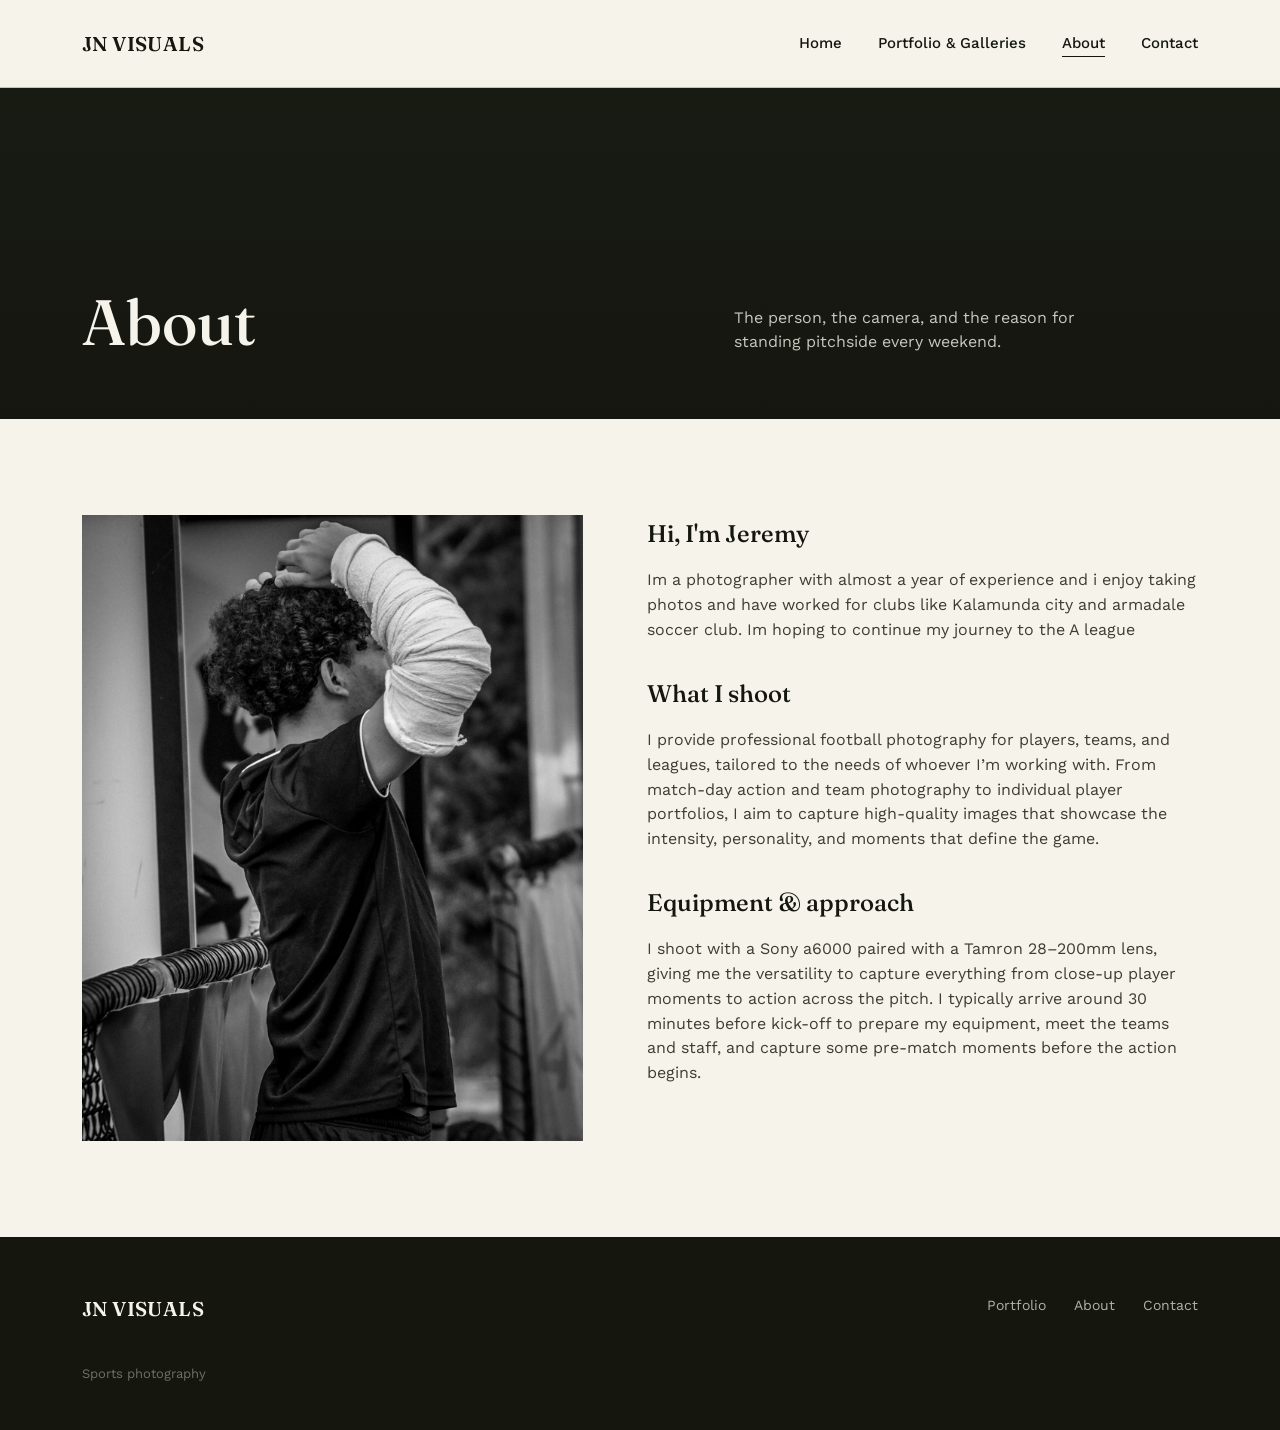
==== about.html @ d0028796 "about  me redo" ====
<!DOCTYPE html>
<html lang="en">
<head>
<meta charset="UTF-8">
<meta name="viewport" content="width=device-width, initial-scale=1.0">
<title>About — JN Visuals</title>
<meta name="description" content="About JN Visuals, sports photographer covering junior and club football.">
<link rel="stylesheet" href="css/style.css">
</head>
<body>

<nav class="site-nav solid">
  <div class="wrap">
    <a href="index.html" class="brand">JN VISUALS</a>
    <ul class="nav-links">
      <li><a href="index.html">Home</a></li>
      <li><a href="portfolio.html">Portfolio &amp; Galleries</a></li>
      <li><a href="about.html" class="active">About</a></li>
      <li><a href="contact.html">Contact</a></li>
    </ul>
  </div>
</nav>

<header class="page-hero">
  <div class="wrap">
    <h1>About</h1>
    <p>The person, the camera, and the reason for standing pitchside every weekend.</p>
  </div>
</header>

<section class="section">
  <div class="wrap about-grid">
    <div class="about-portrait placeholder" data-file="images/about-feature.jpg" style="background-image:url('images/about-feature.jpg')"></div>
    <div class="about-body">
      <h3>Hi, I'm Jeremy</h3>
      <p>Im a photographer with almost a year of experience and i enjoy taking photos and have worked for clubs like Kalamunda city and armadale soccer club. Im hoping to continue my journey to the A league
      <h3>What I shoot</h3>
      <p>I provide professional football photography for players, teams, and leagues, tailored to the needs of whoever I’m working with. From match-day action and team photography to individual player portfolios, I aim to capture high-quality images that showcase the intensity, personality, and moments that define the game.</p>

      <h3>Equipment &amp; approach</h3>
      <p>I shoot with a Sony a6000 paired with a Tamron 28–200mm lens, giving me the versatility to capture everything from close-up player moments to action across the pitch. I typically arrive around 30 minutes before kick-off to prepare my equipment, meet the teams and staff, and capture some pre-match moments before the action begins.</p>
    </div>
  </div>
</section>

<footer class="site-footer">
  <div class="wrap">
    <div>
      <a href="index.html" class="brand">JN VISUALS</a>
      <p class="footer-note">Sports photography</p>
    </div>
    <ul class="footer-links">
      <li><a href="portfolio.html">Portfolio</a></li>
      <li><a href="about.html">About</a></li>
      <li><a href="contact.html">Contact</a></li>
    </ul>
  </div>
</footer>

</body>
</html>
---- css/style.css ----
@import url('https://fonts.googleapis.com/css2?family=Fraunces:opsz,wght@9..144,400;9..144,500;9..144,600&family=Work+Sans:wght@400;500;600&display=swap');

:root {
  --paper: #F5F3EA;
  --ink: #15170F;
  --pitch: #2E3B26;
  --pitch-dark: #1C2417;
  --floodlight: #D9A441;
  --line: #C9C4B0;
  --serif: 'Fraunces', Georgia, 'Times New Roman', serif;
  --sans: 'Work Sans', -apple-system, BlinkMacSystemFont, sans-serif;
  --max: 1180px;
}

* { box-sizing: border-box; }

html { scroll-behavior: smooth; }

body {
  margin: 0;
  background: var(--paper);
  color: var(--ink);
  font-family: var(--sans);
  font-size: 16px;
  line-height: 1.55;
  -webkit-font-smoothing: antialiased;
}

img { max-width: 100%; display: block; }

a { color: inherit; }

.wrap {
  max-width: var(--max);
  margin: 0 auto;
  padding: 0 32px;
}

/* ---------- Nav ---------- */

.site-nav {
  position: absolute;
  top: 0; left: 0; right: 0;
  z-index: 10;
  padding: 28px 0;
}

.site-nav.solid {
  position: relative;
  background: var(--paper);
  border-bottom: 1px solid var(--line);
}

.site-nav .wrap {
  display: flex;
  align-items: center;
  justify-content: space-between;
}

.brand {
  font-family: var(--serif);
  font-weight: 600;
  font-size: 20px;
  letter-spacing: 0.02em;
  text-decoration: none;
}

.site-nav.on-photo .brand,
.site-nav.on-photo .nav-links a { color: var(--paper); }

.nav-links {
  list-style: none;
  display: flex;
  gap: 36px;
  margin: 0;
  padding: 0;
}

.nav-links a {
  text-decoration: none;
  font-size: 15px;
  font-weight: 500;
  padding-bottom: 4px;
  border-bottom: 1px solid transparent;
  transition: border-color 0.2s ease;
}

.nav-links a:hover,
.nav-links a.active {
  border-color: currentColor;
}

/* ---------- Hero ---------- */

.hero {
  position: relative;
  min-height: 88vh;
  display: flex;
  align-items: flex-end;
  background: var(--pitch-dark) url('../images/hero.jpg') center/cover no-repeat;
}

.hero::after {
  content: '';
  position: absolute;
  inset: 0;
  background: linear-gradient(0deg, rgba(20,20,15,0.82) 0%, rgba(20,20,15,0.15) 55%, rgba(20,20,15,0.35) 100%);
}

.hero-content {
  position: relative;
  width: 100%;
  padding-bottom: 72px;
  color: var(--paper);
}

.hero-content .wrap {
  display: grid;
  grid-template-columns: 1.4fr 1fr;
  gap: 48px;
  align-items: end;
}

.hero h1 {
  font-family: var(--serif);
  font-weight: 500;
  font-size: clamp(42px, 6.5vw, 88px);
  line-height: 1.02;
  margin: 0 0 12px;
}

.hero-kicker {
  font-family: var(--sans);
  font-size: 15px;
  color: var(--floodlight);
  margin: 0 0 18px;
  font-weight: 500;
}

.hero-copy {
  font-size: 16px;
  max-width: 34ch;
  color: rgba(245,243,234,0.88);
  margin: 0;
}

/* ---------- Sections ---------- */

.section {
  padding: 96px 0;
}

.section.tight { padding: 64px 0; }

.section.on-pitch {
  background: var(--pitch);
  color: var(--paper);
}

.section-head {
  display: grid;
  grid-template-columns: 1.2fr 1fr;
  gap: 48px;
  margin-bottom: 56px;
  align-items: start;
}

.section-head h2 {
  font-family: var(--serif);
  font-weight: 500;
  font-size: clamp(30px, 4vw, 44px);
  line-height: 1.08;
  margin: 0;
}

.section-head p {
  margin: 0;
  color: #4B4A3F;
  max-width: 46ch;
}

.on-pitch .section-head p { color: rgba(245,243,234,0.8); }

/* ---------- Gallery ---------- */

.gallery {
  display: grid;
  grid-template-columns: repeat(3, 1fr);
  gap: 4px;
}

.gallery--wide {
  grid-template-columns: repeat(4, 1fr);
}

@media (max-width: 860px) {
  .gallery--wide { grid-template-columns: repeat(3, 1fr); }
}

@media (max-width: 540px) {
  .gallery--wide { grid-template-columns: repeat(2, 1fr); }
}

.photo {
  position: relative;
  aspect-ratio: 4 / 5;
  background: var(--pitch) center/cover no-repeat;
  overflow: hidden;
}

.photo .caption {
  position: absolute;
  left: 0; right: 0; bottom: 0;
  padding: 18px 20px;
  background: linear-gradient(0deg, rgba(20,20,15,0.85), rgba(20,20,15,0));
  color: var(--paper);
  font-size: 14px;
  opacity: 0;
  transform: translateY(6px);
  transition: opacity 0.25s ease, transform 0.25s ease;
}

.photo:hover .caption { opacity: 1; transform: translateY(0); }

.photo.placeholder::before {
  content: attr(data-file);
  position: absolute;
  inset: 0;
  display: flex;
  align-items: center;
  justify-content: center;
  text-align: center;
  padding: 24px;
  font-family: var(--sans);
  font-size: 12px;
  letter-spacing: 0.02em;
  color: rgba(245,243,234,0.55);
  border: 1px dashed rgba(245,243,234,0.25);
  margin: 10px;
}

/* ---------- Footer ---------- */

.site-footer {
  background: var(--ink);
  color: rgba(245,243,234,0.7);
  padding: 56px 0 32px;
}

.site-footer .wrap {
  display: flex;
  justify-content: space-between;
  align-items: flex-start;
  flex-wrap: wrap;
  gap: 24px;
}

.site-footer .brand { color: var(--paper); }

.footer-links {
  list-style: none;
  display: flex;
  gap: 28px;
  margin: 0;
  padding: 0;
}

.footer-links a { text-decoration: none; font-size: 14px; }
.footer-links a:hover { color: var(--floodlight); }

.footer-note {
  margin-top: 40px;
  font-size: 13px;
  color: rgba(245,243,234,0.4);
}

/* ---------- Page hero (non-home) ---------- */

.page-hero {
  position: relative;
  padding: 200px 0 64px;
  background-color: var(--pitch-dark);
  background-size: cover;
  background-position: center;
  color: var(--paper);
}

.page-hero::after {
  content: '';
  position: absolute;
  inset: 0;
  background: linear-gradient(0deg, rgba(20,20,15,0.88) 0%, rgba(20,20,15,0.55) 100%);
}

.page-hero .wrap {
  position: relative;
  display: grid;
  grid-template-columns: 1.3fr 1fr;
  gap: 48px;
  align-items: end;
}

.page-hero h1 {
  font-family: var(--serif);
  font-weight: 500;
  font-size: clamp(38px, 5.5vw, 64px);
  margin: 0;
  line-height: 1.05;
}

.page-hero p {
  margin: 0;
  color: rgba(245,243,234,0.8);
  max-width: 40ch;
}

/* ---------- About ---------- */

.about-grid {
  display: grid;
  grid-template-columns: 1fr 1.1fr;
  gap: 64px;
  align-items: start;
}

.about-portrait {
  aspect-ratio: 4 / 5;
  background: var(--pitch) center/cover no-repeat;
  position: relative;
}

.about-body h3 {
  font-family: var(--serif);
  font-weight: 500;
  font-size: 24px;
  margin: 32px 0 10px;
}

.about-body h3:first-child { margin-top: 0; }

.about-body p { color: #3E3D33; max-width: 56ch; }

/* ---------- Contact ---------- */

.contact-grid {
  display: grid;
  grid-template-columns: 1fr 1fr;
  gap: 64px;
}

.contact-details dt {
  font-family: var(--sans);
  font-size: 13px;
  color: #7A7864;
  margin-top: 24px;
}

.contact-details dt:first-child { margin-top: 0; }

.contact-details dd {
  margin: 4px 0 0;
  font-family: var(--serif);
  font-size: 20px;
}

form { display: flex; flex-direction: column; gap: 18px; }

label {
  font-size: 13px;
  color: #7A7864;
  display: block;
  margin-bottom: 6px;
}

input, textarea {
  width: 100%;
  border: 1px solid var(--line);
  background: transparent;
  padding: 12px 14px;
  font-family: var(--sans);
  font-size: 15px;
  color: var(--ink);
}

input:focus, textarea:focus {
  outline: 2px solid var(--pitch);
  outline-offset: 1px;
}

button {
  align-self: flex-start;
  background: var(--pitch);
  color: var(--paper);
  border: none;
  padding: 13px 28px;
  font-family: var(--sans);
  font-size: 15px;
  font-weight: 500;
  cursor: pointer;
}

button:hover { background: var(--pitch-dark); }

/* ---------- Responsive ---------- */

@media (max-width: 860px) {
  .nav-links { gap: 20px; }
  .hero-content .wrap,
  .page-hero .wrap,
  .section-head,
  .about-grid,
  .contact-grid {
    grid-template-columns: 1fr;
  }
  .gallery { grid-template-columns: repeat(2, 1fr); }
  .site-footer .wrap { flex-direction: column; }
}

@media (max-width: 540px) {
  .wrap { padding: 0 20px; }
  .gallery { grid-template-columns: 1fr 1fr; gap: 3px; }
  .nav-links { gap: 14px; }
  .nav-links a { font-size: 13px; }
}

@media (prefers-reduced-motion: reduce) {
  html { scroll-behavior: auto; }
  * { transition: none !important; }
}



.hero::after, .page-hero::after { z-index: 1; } .hero-content, .page-hero .wrap { position: relative; z-index: 2; }
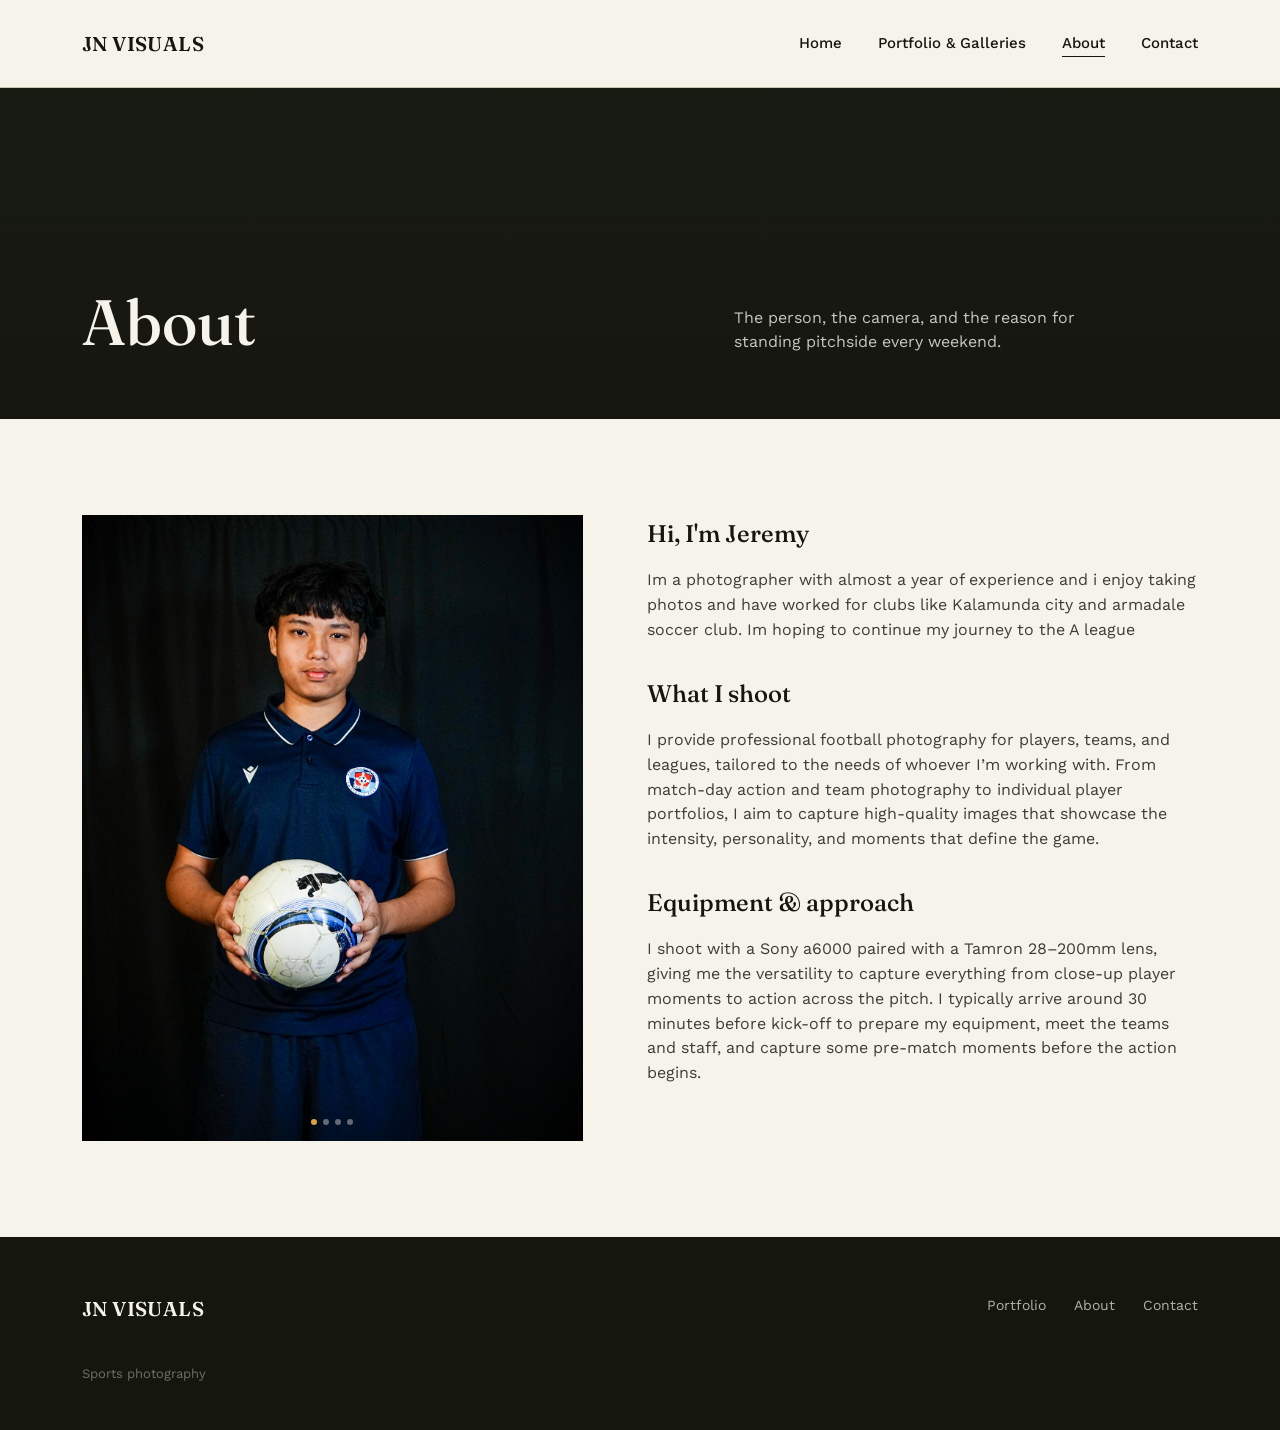
==== commit 89f41f93: "about page carousel finishing" ====
--- a/about.html
+++ b/about.html
@@ -6,6 +6,7 @@
 <title>About — JN Visuals</title>
 <meta name="description" content="About JN Visuals, sports photographer covering junior and club football.">
 <link rel="stylesheet" href="css/style.css">
+<link rel="icon" type="image/png" href="favicon.png"
 </head>
 <body>
 
@@ -30,7 +31,7 @@
 
 <section class="section">
   <div class="wrap about-grid">
-    <div class="about-portrait placeholder" data-file="images/about-feature.jpg" style="background-image:url('images/about-feature.jpg')"></div>
+    <div class="about-carousel"> <div class="slide active" style="background-image:url('images/about-01.jpg')"></div> <div class="slide" style="background-image:url('images/about-02.jpg')"></div> <div class="slide" style="background-image:url('images/about-03.jpg')"></div> <div class="slide" style="background-image:url('images/about-04.jpg')"></div> <div class="dots"> <span class="dot active"></span> <span class="dot"></span> <span class="dot"></span> <span class="dot"></span> </div> </div>
     <div class="about-body">
       <h3>Hi, I'm Jeremy</h3>
       <p>Im a photographer with almost a year of experience and i enjoy taking photos and have worked for clubs like Kalamunda city and armadale soccer club. Im hoping to continue my journey to the A league
@@ -56,6 +57,6 @@
     </ul>
   </div>
 </footer>
-
+<script> (function(){ var slides = document.querySelectorAll('.about-carousel .slide'); var dots = document.querySelectorAll('.about-carousel .dot'); var i = 0; setInterval(function(){ slides[i].classList.remove('active'); dots[i].classList.remove('active'); i = (i + 1) % slides.length; slides[i].classList.add('active'); dots[i].classList.add('active'); }, 3000); })(); </script>
 </body>
 </html>
--- a/css/style.css
+++ b/css/style.css
@@ -430,4 +430,7 @@
 
 
 
-.hero::after, .page-hero::after { z-index: 1; } .hero-content, .page-hero .wrap { position: relative; z-index: 2; }+.hero::after, .page-hero::after { z-index: 1; } .hero-content, .page-hero .wrap { position: relative; z-index: 2; }
+
+
+.about-carousel { position: relative; aspect-ratio: 4 / 5; overflow: hidden; background: var(--pitch); } .about-carousel .slide { position: absolute; inset: 0; background-size: cover; background-position: center; opacity: 0; transition: opacity 1s ease; } .about-carousel .slide.active { opacity: 1; } .about-carousel .dots { position: absolute; bottom: 16px; left: 50%; transform: translateX(-50%); display: flex; gap: 6px; z-index: 2; } .about-carousel .dot { width: 6px; height: 6px; border-radius: 50%; background: rgba(245,243,234,0.4); transition: background 0.3s ease; } .about-carousel .dot.active { background: var(--floodlight); }
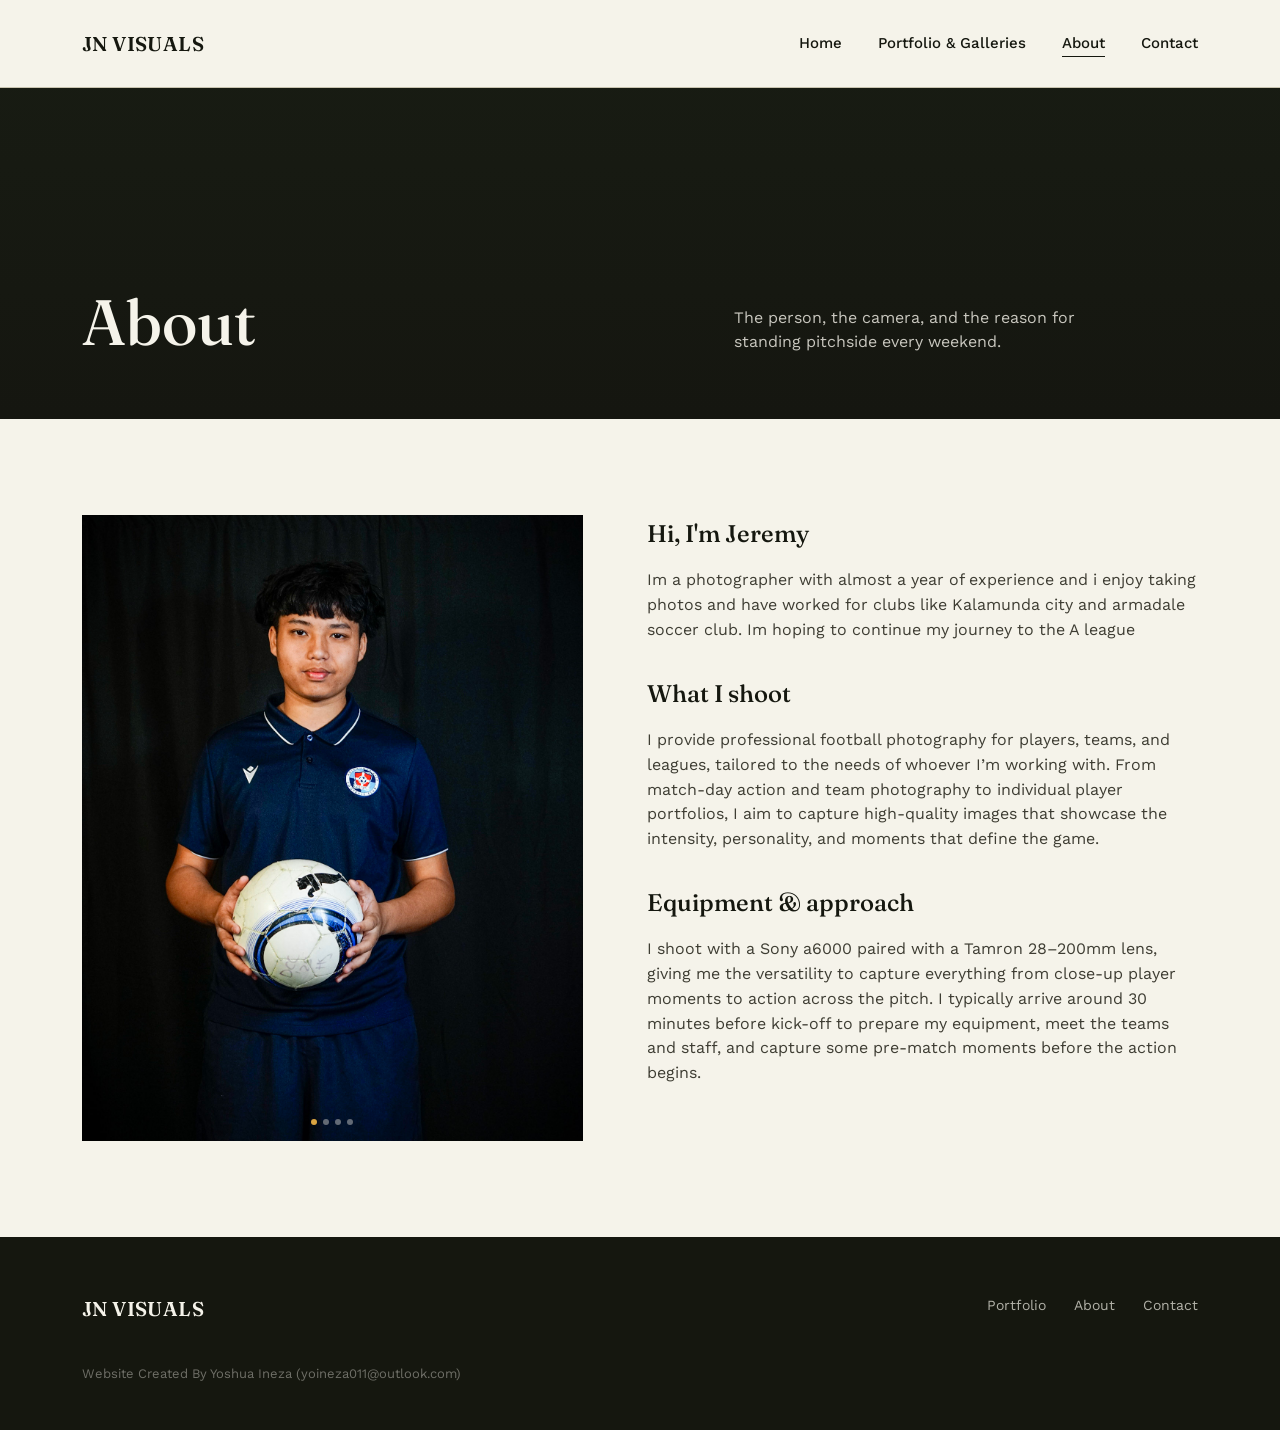
==== commit fb487149: "credit myself" ====
--- a/about.html
+++ b/about.html
@@ -48,7 +48,7 @@
   <div class="wrap">
     <div>
       <a href="index.html" class="brand">JN VISUALS</a>
-      <p class="footer-note">Sports photography</p>
+      <p class="footer-note">Website Created By Yoshua Ineza (yoineza011@outlook.com)</p>
     </div>
     <ul class="footer-links">
       <li><a href="portfolio.html">Portfolio</a></li>
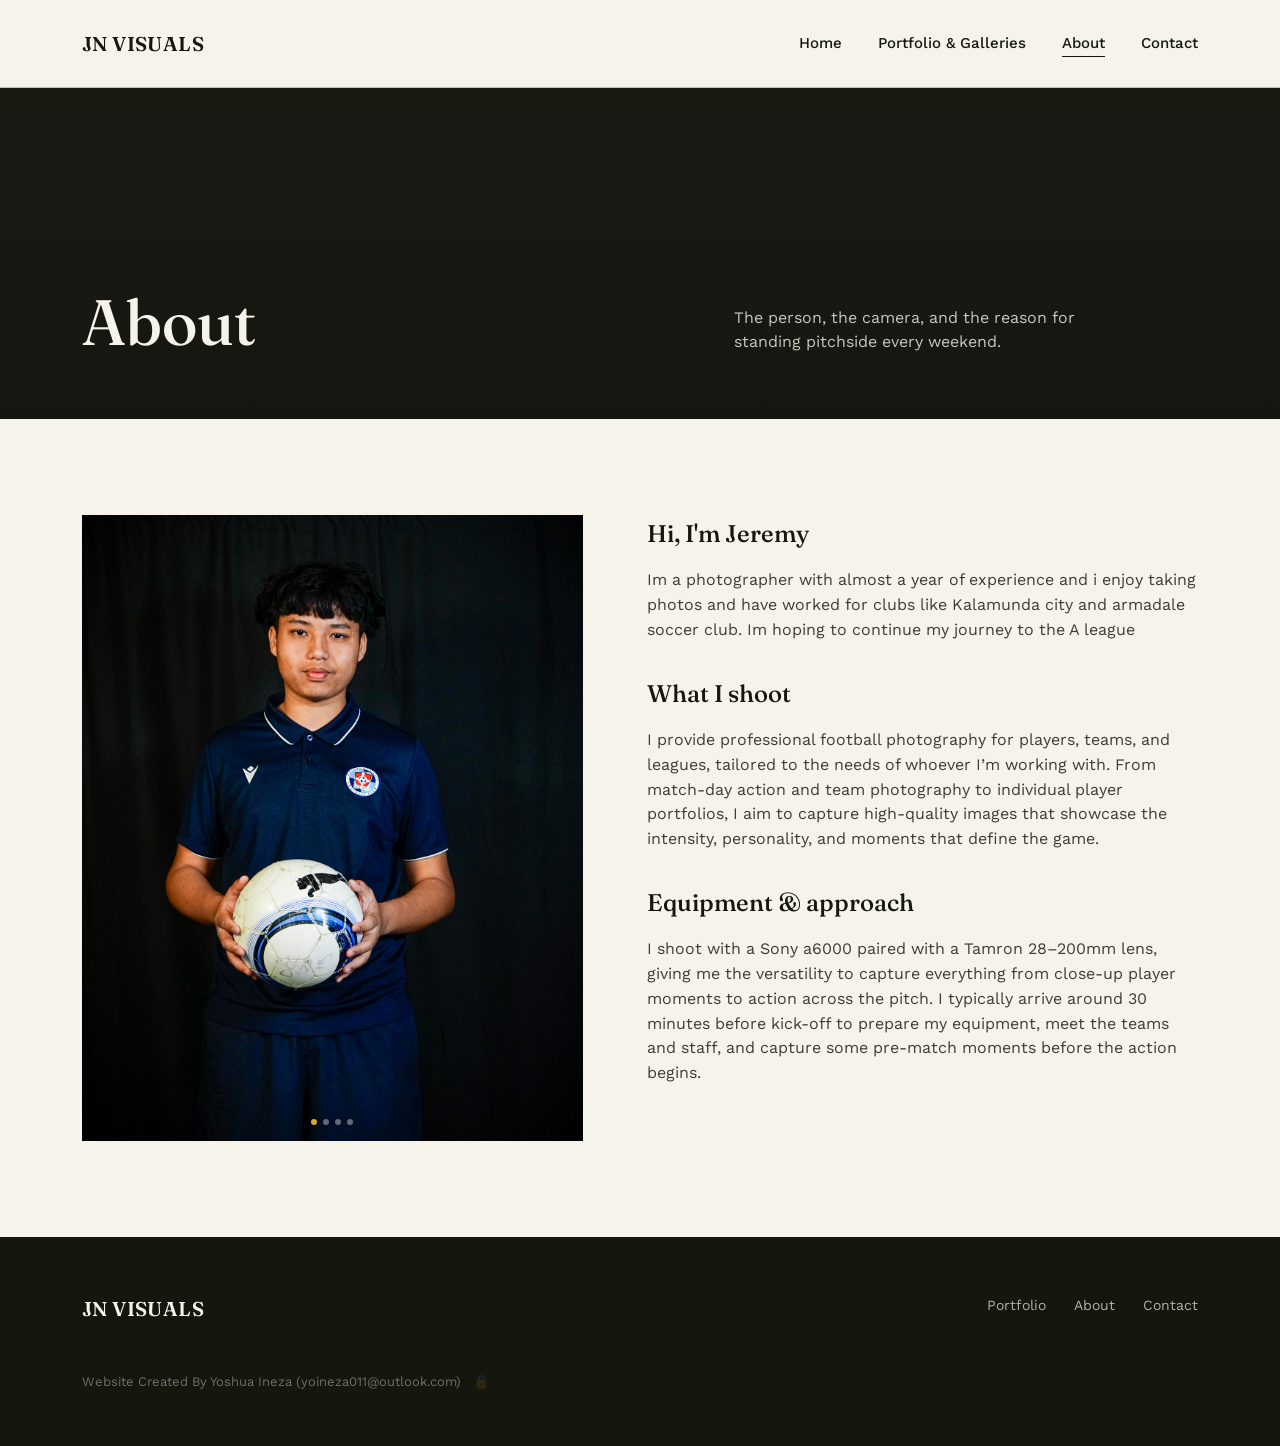
==== commit 31328078: "padlock" ====
--- a/about.html
+++ b/about.html
@@ -48,7 +48,7 @@
   <div class="wrap">
     <div>
       <a href="index.html" class="brand">JN VISUALS</a>
-      <p class="footer-note">Website Created By Yoshua Ineza (yoineza011@outlook.com)</p>
+            <p class="footer-note">Website Created By Yoshua Ineza (yoineza011@outlook.com) <a href="admin.html" style="color:rgba(245,243,234,0.12); text-decoration:none; padding:8px; display:inline-block;" title="">🔒</a></p>
     </div>
     <ul class="footer-links">
       <li><a href="portfolio.html">Portfolio</a></li>
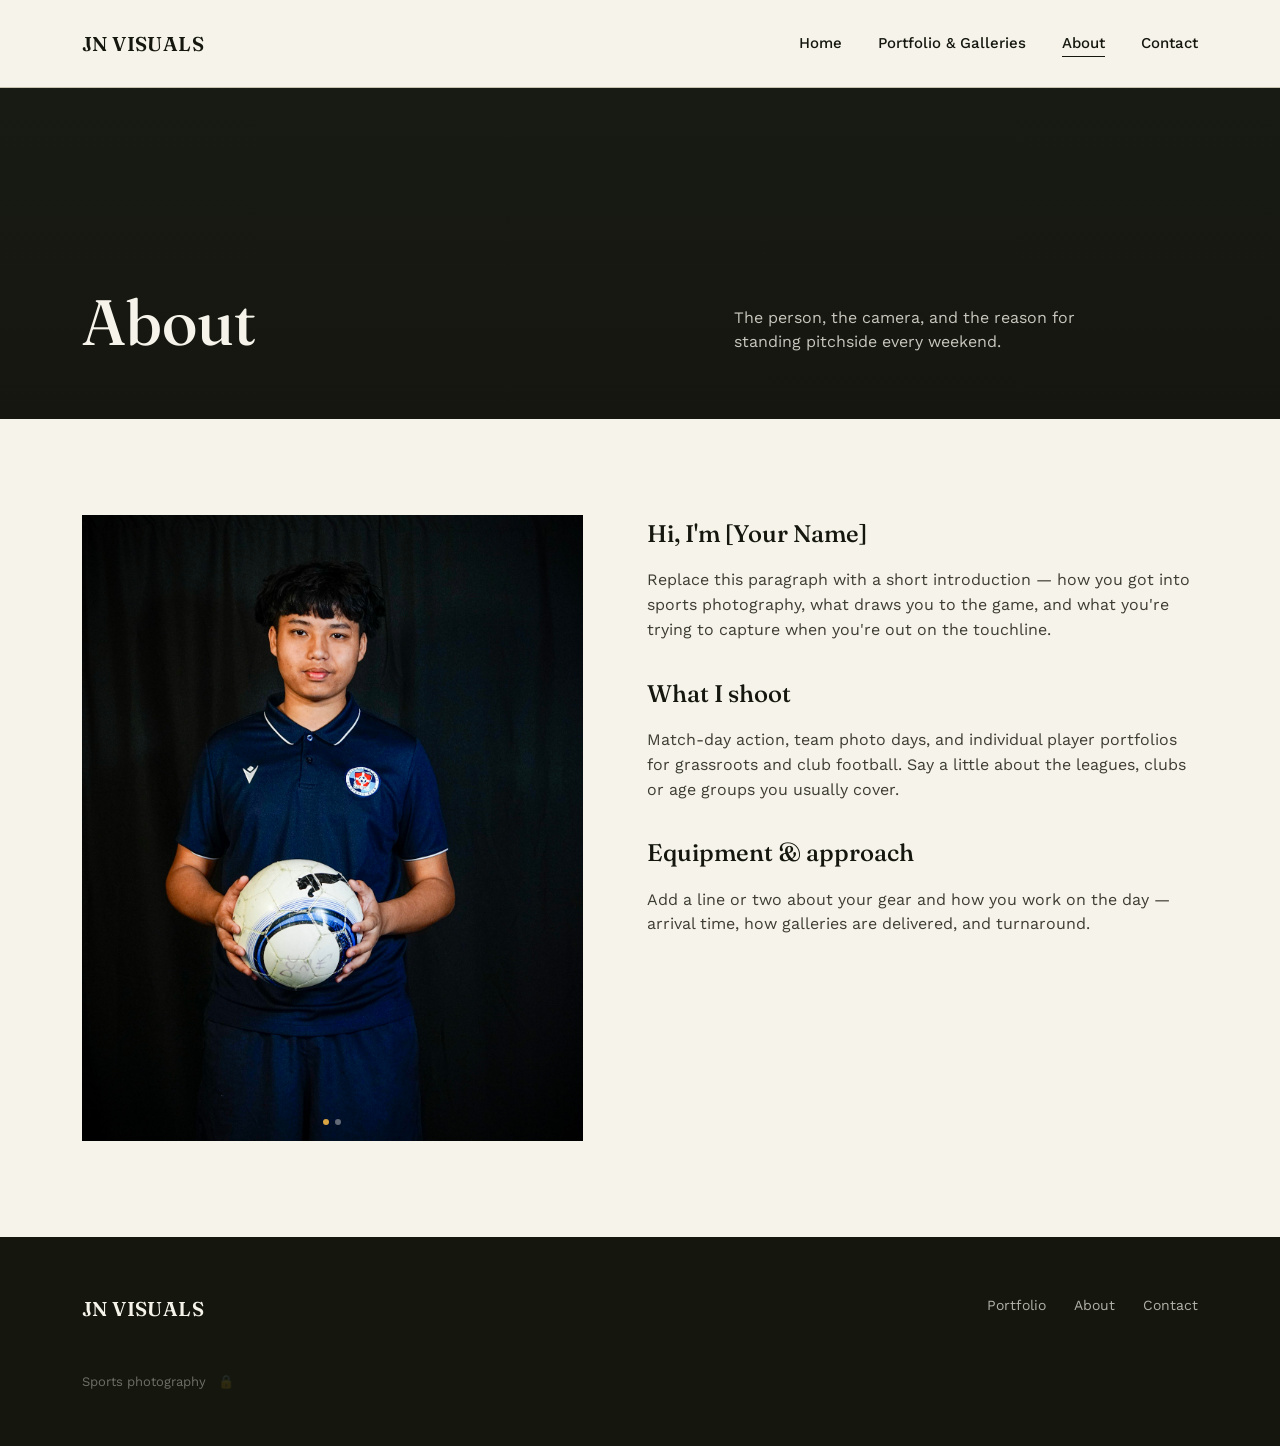
==== commit 88426642: "remove extra images on about" ====
--- a/about.html
+++ b/about.html
@@ -6,7 +6,7 @@
 <title>About — JN Visuals</title>
 <meta name="description" content="About JN Visuals, sports photographer covering junior and club football.">
 <link rel="stylesheet" href="css/style.css">
-<link rel="icon" type="image/png" href="favicon.png"
+<link rel="icon" type="image/png" href="favicon.png">
 </head>
 <body>
 
@@ -31,15 +31,23 @@
 
 <section class="section">
   <div class="wrap about-grid">
-    <div class="about-carousel"> <div class="slide active" style="background-image:url('images/about-01.jpg')"></div> <div class="slide" style="background-image:url('images/about-02.jpg')"></div> <div class="slide" style="background-image:url('images/about-03.jpg')"></div> <div class="slide" style="background-image:url('images/about-04.jpg')"></div> <div class="dots"> <span class="dot active"></span> <span class="dot"></span> <span class="dot"></span> <span class="dot"></span> </div> </div>
+    <div class="about-carousel">
+      <div class="slide active" style="background-image:url('images/about-01.jpg')"></div>
+      <div class="slide" style="background-image:url('images/about-02.jpg')"></div>
+      <div class="dots">
+        <span class="dot active"></span>
+        <span class="dot"></span>
+      </div>
+    </div>
     <div class="about-body">
-      <h3>Hi, I'm Jeremy</h3>
-      <p>Im a photographer with almost a year of experience and i enjoy taking photos and have worked for clubs like Kalamunda city and armadale soccer club. Im hoping to continue my journey to the A league
+      <h3>Hi, I'm [Your Name]</h3>
+      <p>Replace this paragraph with a short introduction — how you got into sports photography, what draws you to the game, and what you're trying to capture when you're out on the touchline.</p>
+
       <h3>What I shoot</h3>
-      <p>I provide professional football photography for players, teams, and leagues, tailored to the needs of whoever I’m working with. From match-day action and team photography to individual player portfolios, I aim to capture high-quality images that showcase the intensity, personality, and moments that define the game.</p>
+      <p>Match-day action, team photo days, and individual player portfolios for grassroots and club football. Say a little about the leagues, clubs or age groups you usually cover.</p>
 
       <h3>Equipment &amp; approach</h3>
-      <p>I shoot with a Sony a6000 paired with a Tamron 28–200mm lens, giving me the versatility to capture everything from close-up player moments to action across the pitch. I typically arrive around 30 minutes before kick-off to prepare my equipment, meet the teams and staff, and capture some pre-match moments before the action begins.</p>
+      <p>Add a line or two about your gear and how you work on the day — arrival time, how galleries are delivered, and turnaround.</p>
     </div>
   </div>
 </section>
@@ -48,7 +56,7 @@
   <div class="wrap">
     <div>
       <a href="index.html" class="brand">JN VISUALS</a>
-            <p class="footer-note">Website Created By Yoshua Ineza (yoineza011@outlook.com) <a href="admin.html" style="color:rgba(245,243,234,0.12); text-decoration:none; padding:8px; display:inline-block;" title="">🔒</a></p>
+      <p class="footer-note">Sports photography <a href="admin.html" style="color:rgba(245,243,234,0.12); text-decoration:none; padding:8px; display:inline-block;" title="">🔒</a></p>
     </div>
     <ul class="footer-links">
       <li><a href="portfolio.html">Portfolio</a></li>
@@ -57,6 +65,21 @@
     </ul>
   </div>
 </footer>
-<script> (function(){ var slides = document.querySelectorAll('.about-carousel .slide'); var dots = document.querySelectorAll('.about-carousel .dot'); var i = 0; setInterval(function(){ slides[i].classList.remove('active'); dots[i].classList.remove('active'); i = (i + 1) % slides.length; slides[i].classList.add('active'); dots[i].classList.add('active'); }, 3000); })(); </script>
+
+<script>
+(function(){
+  var slides = document.querySelectorAll('.about-carousel .slide');
+  var dots = document.querySelectorAll('.about-carousel .dot');
+  var i = 0;
+  setInterval(function(){
+    slides[i].classList.remove('active');
+    dots[i].classList.remove('active');
+    i = (i + 1) % slides.length;
+    slides[i].classList.add('active');
+    dots[i].classList.add('active');
+  }, 5000);
+})();
+</script>
+
 </body>
-</html>
+</html>
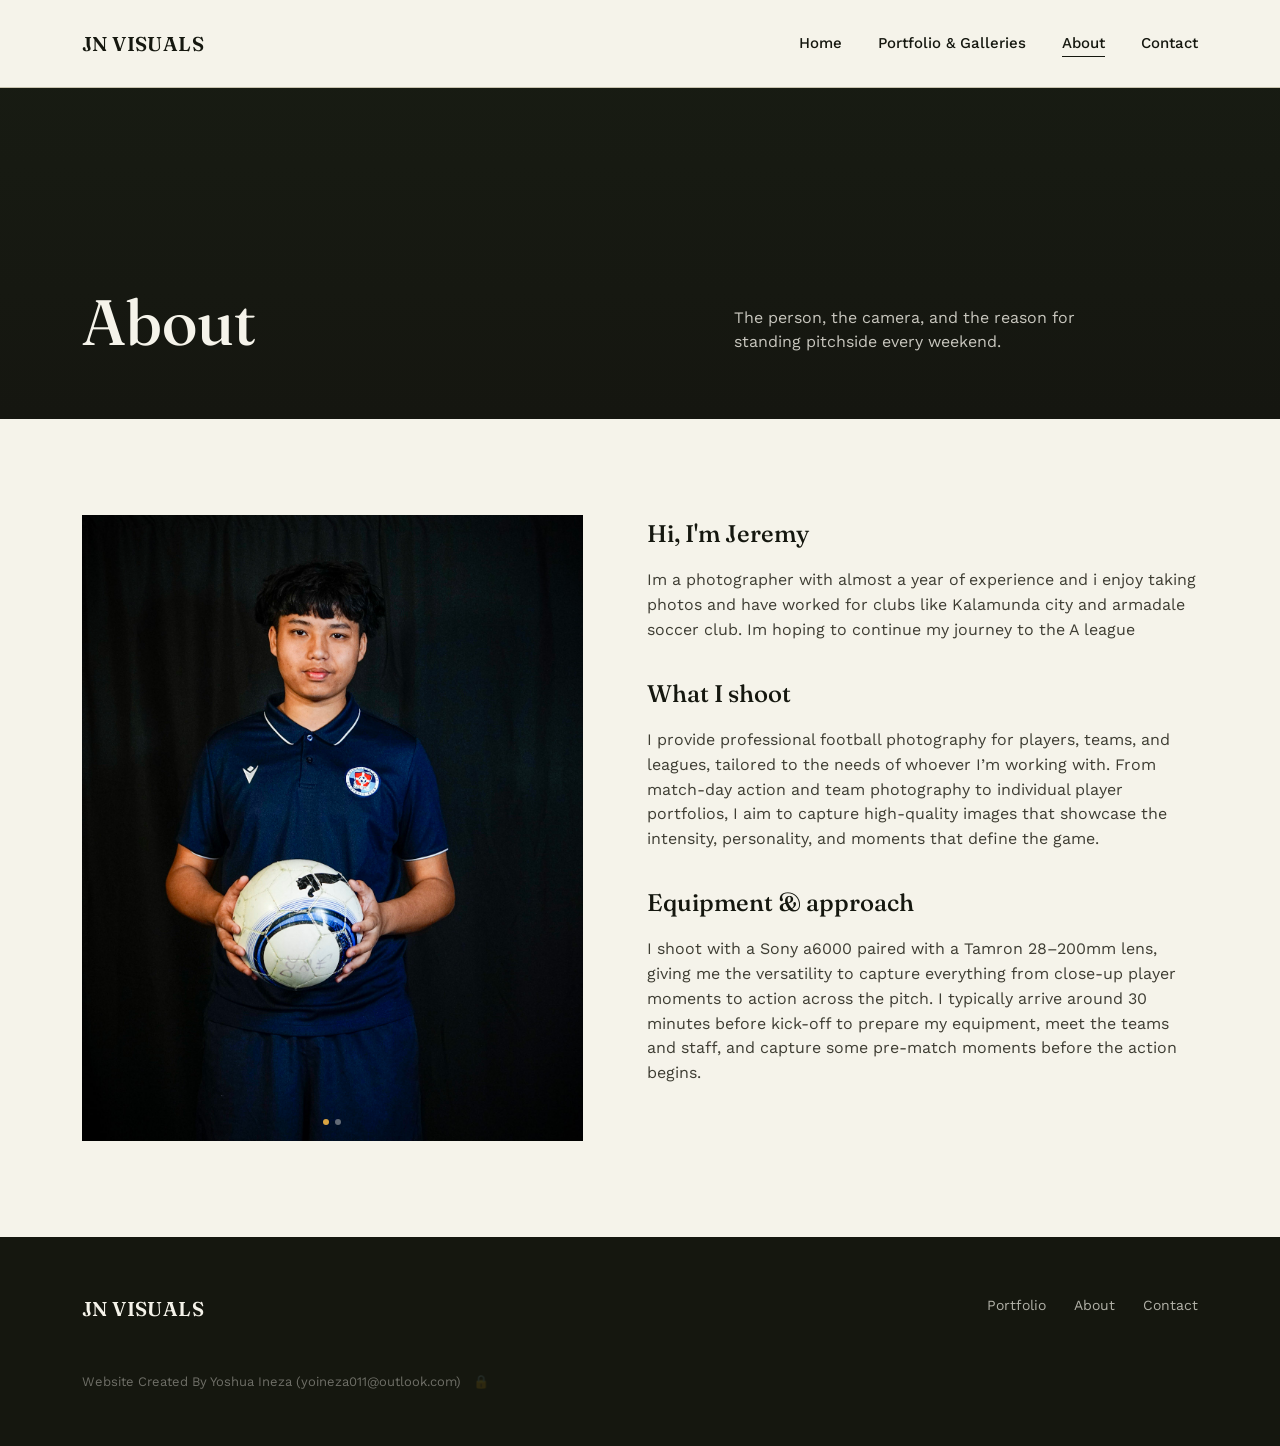
==== commit a22e2f4b: "Reqrite aboutme  paragraphs" ====
--- a/about.html
+++ b/about.html
@@ -40,14 +40,14 @@
       </div>
     </div>
     <div class="about-body">
-      <h3>Hi, I'm [Your Name]</h3>
-      <p>Replace this paragraph with a short introduction — how you got into sports photography, what draws you to the game, and what you're trying to capture when you're out on the touchline.</p>
+      <h3>Hi, I'm Jeremy</h3>
+      <p>Im a photographer with almost a year of experience and i enjoy taking photos and have worked for clubs like Kalamunda city and armadale soccer club. Im hoping to continue my journey to the A league</p>
 
       <h3>What I shoot</h3>
-      <p>Match-day action, team photo days, and individual player portfolios for grassroots and club football. Say a little about the leagues, clubs or age groups you usually cover.</p>
+      <p>I provide professional football photography for players, teams, and leagues, tailored to the needs of whoever I’m working with. From match-day action and team photography to individual player portfolios, I aim to capture high-quality images that showcase the intensity, personality, and moments that define the game.</p>
 
       <h3>Equipment &amp; approach</h3>
-      <p>Add a line or two about your gear and how you work on the day — arrival time, how galleries are delivered, and turnaround.</p>
+      <p>I shoot with a Sony a6000 paired with a Tamron 28–200mm lens, giving me the versatility to capture everything from close-up player moments to action across the pitch. I typically arrive around 30 minutes before kick-off to prepare my equipment, meet the teams and staff, and capture some pre-match moments before the action begins.</p>
     </div>
   </div>
 </section>
@@ -56,7 +56,7 @@
   <div class="wrap">
     <div>
       <a href="index.html" class="brand">JN VISUALS</a>
-      <p class="footer-note">Sports photography <a href="admin.html" style="color:rgba(245,243,234,0.12); text-decoration:none; padding:8px; display:inline-block;" title="">🔒</a></p>
+      <p class="footer-note">Website Created By Yoshua Ineza (yoineza011@outlook.com) <a href="admin.html" style="color:rgba(245,243,234,0.12); text-decoration:none; padding:8px; display:inline-block;" title="">🔒</a></p>
     </div>
     <ul class="footer-links">
       <li><a href="portfolio.html">Portfolio</a></li>
